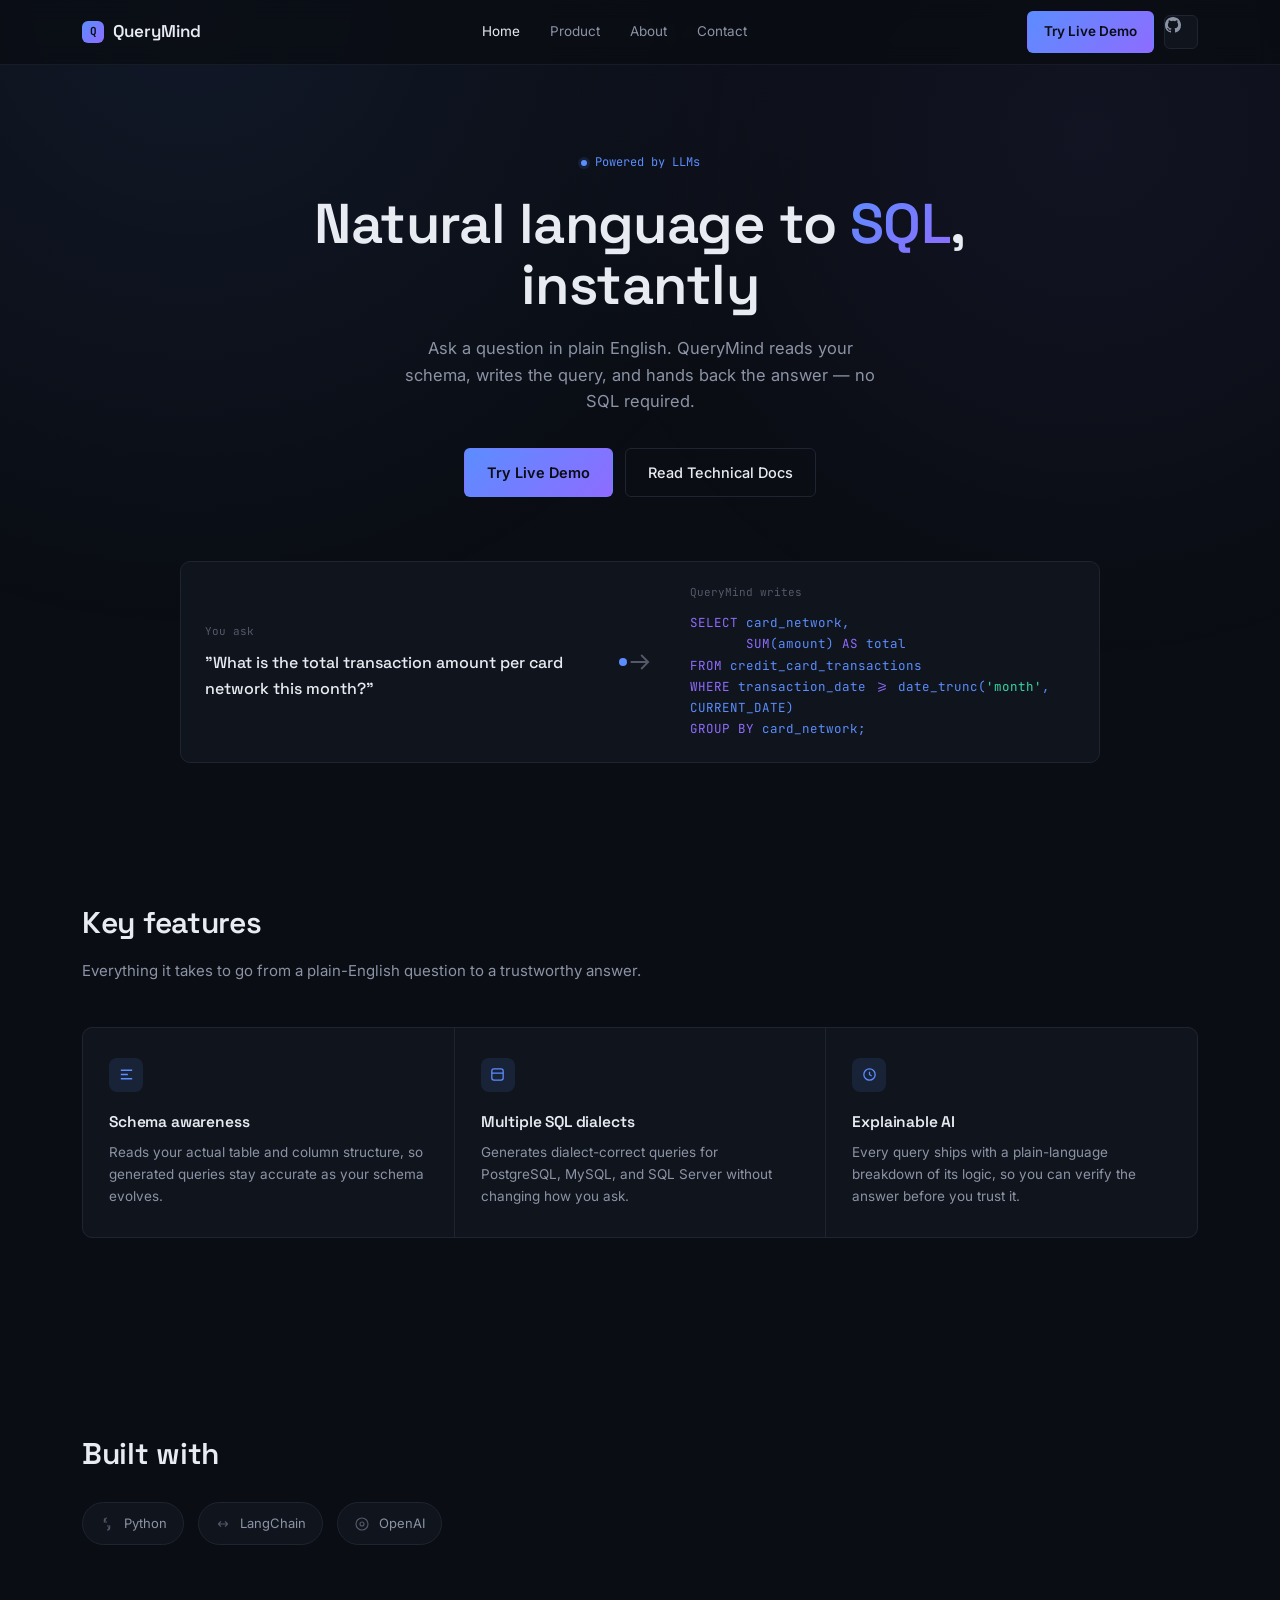
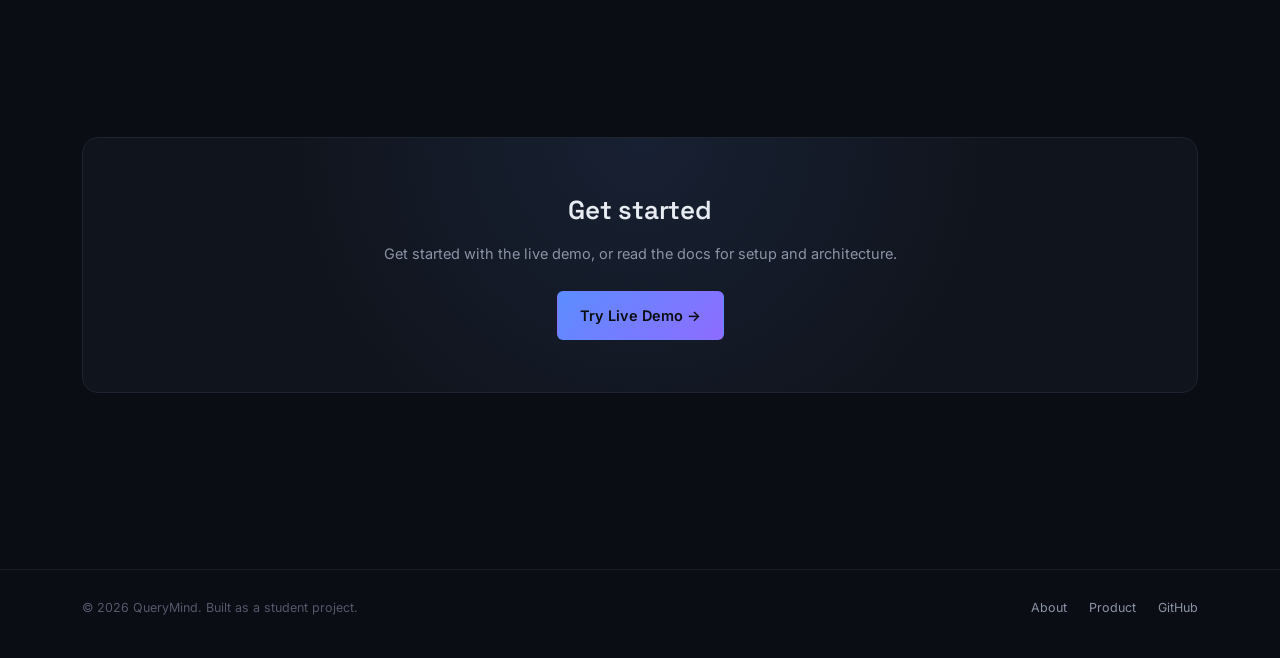
==== frontend/index.html @ 5c137591 "Frontend Wired And Working, Need Some Fixes By The Way" ====
<!DOCTYPE html>
<html lang="en">
<head>
<meta charset="UTF-8">
<meta name="viewport" content="width=device-width, initial-scale=1">
<title>QueryMind — Natural Language to SQL, Instantly</title>
<link rel="stylesheet" href="style.css">
<link rel="stylesheet" href="landing.css">
</head>
<body>

<nav class="nav">
  <div class="wrap">
    <a href="index.html" class="brand"><span class="mark">Q</span>QueryMind</a>
    <div class="nav-links">
      <a href="index.html" class="active">Home</a>
      <a href="studio.html">Product</a>
      <a href="about.html">About</a>
      <a href="#contact">Contact</a>
    </div>
    <div class="nav-actions">
      <a href="studio.html" class="btn btn-primary">Try Live Demo</a>
      <a href="https://github.com" class="btn-icon" aria-label="GitHub">
        <svg width="16" height="16" viewBox="0 0 16 16" fill="currentColor"><path d="M8 0C3.58 0 0 3.58 0 8a8 8 0 0 0 5.47 7.59c.4.07.55-.17.55-.38 0-.19-.01-.82-.01-1.49-2.01.37-2.53-.49-2.69-.94-.09-.23-.48-.94-.82-1.13-.28-.15-.68-.52-.01-.53.63-.01 1.08.58 1.23.82.72 1.21 1.87.87 2.33.66.07-.52.28-.87.51-1.07-1.78-.2-3.64-.89-3.64-3.95 0-.87.31-1.59.82-2.15-.08-.2-.36-1.02.08-2.12 0 0 .67-.21 2.2.82a7.5 7.5 0 0 1 4 0c1.53-1.04 2.2-.82 2.2-.82.44 1.1.16 1.92.08 2.12.51.56.82 1.27.82 2.15 0 3.07-1.87 3.75-3.65 3.95.29.25.54.73.54 1.48 0 1.07-.01 1.93-.01 2.2 0 .21.15.46.55.38A8 8 0 0 0 16 8c0-4.42-3.58-8-8-8z"/></svg>
      </a>
    </div>
  </div>
</nav>

<header class="hero">
  <div class="wrap">
    <span class="eyebrow">Powered by LLMs</span>
    <h1>Natural language to <span class="accent">SQL</span>, instantly</h1>
    <p class="sub">Ask a question in plain English. QueryMind reads your schema, writes the query, and hands back the answer — no SQL required.</p>
    <div class="cta-row">
      <a href="studio.html" class="btn btn-primary btn-lg">Try Live Demo</a>
      <a href="about.html" class="btn btn-ghost btn-lg">Read Technical Docs</a>
    </div>

    <div class="demo-strip panel">
      <div class="demo-card question">
        <span class="label">You ask</span>
        <p class="q-text">"What is the total transaction amount per card network this month?"</p>
      </div>
      <div class="arrow-col">
        <div class="pulse-dot"></div>
        <svg width="28" height="28" viewBox="0 0 24 24" fill="none" stroke="currentColor" stroke-width="1.6"><path d="M4 12h15M13 6l6 6-6 6"/></svg>
      </div>
      <div class="demo-card sql">
        <span class="label">QueryMind writes</span>
        <pre><span class="kw">SELECT</span> card_network,
       <span class="kw">SUM</span>(amount) <span class="kw">AS</span> total
<span class="kw">FROM</span> credit_card_transactions
<span class="kw">WHERE</span> transaction_date <span class="kw">&gt;=</span> date_trunc(<span class="str">'month'</span>, CURRENT_DATE)
<span class="kw">GROUP BY</span> card_network;</pre>
      </div>
    </div>
  </div>
</header>

<section class="section" id="features">
  <div class="wrap">
    <div class="section-head">
      <h2>Key features</h2>
      <p>Everything it takes to go from a plain-English question to a trustworthy answer.</p>
    </div>
    <div class="features-grid">
      <article class="feature">
        <div class="ic"><svg width="17" height="17" viewBox="0 0 24 24" fill="none" stroke="currentColor" stroke-width="1.8"><path d="M4 6h16M4 12h10M4 18h16"/></svg></div>
        <h3>Schema awareness</h3>
        <p>Reads your actual table and column structure, so generated queries stay accurate as your schema evolves.</p>
      </article>
      <article class="feature">
        <div class="ic"><svg width="17" height="17" viewBox="0 0 24 24" fill="none" stroke="currentColor" stroke-width="1.8"><rect x="4" y="4" width="16" height="16" rx="3"/><path d="M4 10h16"/></svg></div>
        <h3>Multiple SQL dialects</h3>
        <p>Generates dialect-correct queries for PostgreSQL, MySQL, and SQL Server without changing how you ask.</p>
      </article>
      <article class="feature">
        <div class="ic"><svg width="17" height="17" viewBox="0 0 24 24" fill="none" stroke="currentColor" stroke-width="1.8"><circle cx="12" cy="12" r="8"/><path d="M12 8v4l3 2"/></svg></div>
        <h3>Explainable AI</h3>
        <p>Every query ships with a plain-language breakdown of its logic, so you can verify the answer before you trust it.</p>
      </article>
    </div>
  </div>
</section>

<section class="section" id="stack">
  <div class="wrap">
    <div class="section-head" style="margin-bottom:24px;">
      <h2>Built with</h2>
    </div>
    <div class="stack-row">
      <span class="stack-chip"><svg width="16" height="16" viewBox="0 0 24 24" fill="none" stroke="currentColor" stroke-width="1.7"><path d="M12 3c-4 0-4 3-4 3v3h4"/><path d="M12 21c4 0 4-3 4-3v-3h-4"/><circle cx="9" cy="6" r=".6" fill="currentColor"/><circle cx="15" cy="18" r=".6" fill="currentColor"/></svg>Python</span>
      <span class="stack-chip"><svg width="16" height="16" viewBox="0 0 24 24" fill="none" stroke="currentColor" stroke-width="1.7"><path d="M5 12h14M5 12l4-4M5 12l4 4M19 12l-4-4M19 12l-4 4"/></svg>LangChain</span>
      <span class="stack-chip"><svg width="16" height="16" viewBox="0 0 24 24" fill="none" stroke="currentColor" stroke-width="1.7"><circle cx="12" cy="12" r="3"/><circle cx="12" cy="12" r="9"/></svg>OpenAI</span>
    </div>
  </div>
</section>

<section class="section" id="contact">
  <div class="wrap">
    <div class="cta-band">
      <h2>Get started</h2>
      <p>Get started with the live demo, or read the docs for setup and architecture.</p>
      <div class="cta-row">
        <a href="studio.html" class="btn btn-primary btn-lg">Try Live Demo →</a>
      </div>
    </div>
  </div>
</section>

<footer class="footer">
  <div class="wrap">
    <span class="footer-note">© 2026 QueryMind. Built as a student project.</span>
    <div class="footer-links">
      <a href="about.html">About</a>
      <a href="studio.html">Product</a>
      <a href="https://github.com">GitHub</a>
    </div>
  </div>
</footer>

</body>
</html>
---- frontend/style.css ----
/* ============================================================
   QueryMind — shared design tokens & base styles
   ============================================================ */

@import url('https://fonts.googleapis.com/css2?family=Space+Grotesk:wght@500;600;700&family=Inter:wght@400;500;600&family=JetBrains+Mono:wght@400;500&display=swap');

:root{
  /* color */
  --bg:        #0A0D13;
  --bg-raised: #10141C;
  --bg-inset:  #0C0F16;
  --border:    #1F2530;
  --border-soft: #171B24;
  --text:      #E8ECF2;
  --text-dim:  #8B93A5;
  --text-faint:#54596A;
  --accent:    #5B8DFF;
  --accent-2:  #8E6CFF;
  --accent-soft: rgba(91,141,255,0.12);
  --green:     #35D6A6;
  --amber:     #E8B34A;
  --grad: linear-gradient(135deg, var(--accent), var(--accent-2));

  /* type */
  --f-display: 'Space Grotesk', sans-serif;
  --f-body: 'Inter', sans-serif;
  --f-mono: 'JetBrains Mono', monospace;

  /* layout */
  --maxw: 1180px;
  --radius-sm: 6px;
  --radius-md: 10px;
  --radius-lg: 16px;
}

*, *::before, *::after{ box-sizing:border-box; }

html{ scroll-behavior:smooth; }

body{
  margin:0;
  background:var(--bg);
  color:var(--text);
  font-family:var(--f-body);
  font-size:15px;
  line-height:1.6;
  -webkit-font-smoothing:antialiased;
}

/* subtle grid texture on the base background */
body::before{
  content:"";
  position:fixed; inset:0;
  background-image:
    radial-gradient(circle at 15% 0%, rgba(91,141,255,0.09), transparent 45%),
    radial-gradient(circle at 85% 15%, rgba(142,108,255,0.07), transparent 40%);
  pointer-events:none;
  z-index:0;
}

h1,h2,h3,h4{ font-family:var(--f-display); font-weight:600; margin:0; letter-spacing:-0.01em; }
p{ margin:0; }
a{ color:inherit; text-decoration:none; }
ul{ margin:0; padding:0; list-style:none; }
button{ font-family:inherit; cursor:pointer; }
code, pre{ font-family:var(--f-mono); }
img{ max-width:100%; display:block; }

::selection{ background:var(--accent-soft); color:var(--text); }

:focus-visible{
  outline:2px solid var(--accent);
  outline-offset:2px;
  border-radius:4px;
}

.wrap{
  max-width:var(--maxw);
  margin:0 auto;
  padding:0 32px;
  position:relative;
  z-index:1;
}

/* ---------- nav ---------- */
.nav{
  border-bottom:1px solid var(--border-soft);
  position:sticky; top:0;
  background:rgba(10,13,19,0.82);
  backdrop-filter:blur(10px);
  z-index:50;
}
.nav .wrap{
  display:flex; align-items:center; justify-content:space-between;
  height:64px;
}
.brand{
  display:flex; align-items:center; gap:9px;
  font-family:var(--f-display); font-weight:600; font-size:17px;
}
.brand .mark{
  width:22px; height:22px; border-radius:6px;
  background:var(--grad);
  display:flex; align-items:center; justify-content:center;
  font-family:var(--f-mono); font-size:11px; color:#0A0D13; font-weight:700;
}
.nav-links{
  display:flex; align-items:center; gap:30px;
}
.nav-links a{
  font-size:13.5px; color:var(--text-dim);
  transition:color .15s ease;
}
.nav-links a:hover, .nav-links a.active{ color:var(--text); }
.nav-actions{ display:flex; align-items:center; gap:10px; }

/* ---------- buttons ---------- */
.btn{
  display:inline-flex; align-items:center; justify-content:center; gap:7px;
  padding:9px 16px;
  border-radius:var(--radius-sm);
  font-size:13.5px; font-weight:500;
  border:1px solid transparent;
  transition:transform .12s ease, border-color .15s ease, background .15s ease;
  white-space:nowrap;
}
.btn:active{ transform:translateY(1px); }
.btn-primary{
  background:var(--grad); color:#0A0D13; font-weight:600;
}
.btn-primary:hover{ filter:brightness(1.08); }
.btn-ghost{
  background:transparent; color:var(--text); border-color:var(--border);
}
.btn-ghost:hover{ border-color:var(--text-faint); }
.btn-icon{
  width:34px; height:34px; padding:0;
  border-radius:var(--radius-sm);
  border:1px solid var(--border);
  color:var(--text-dim);
  background:var(--bg-raised);
}
.btn-icon:hover{ color:var(--text); border-color:var(--text-faint); }

/* ---------- footer ---------- */
.footer{
  border-top:1px solid var(--border-soft);
  padding:28px 0 40px;
  margin-top:80px;
}
.footer .wrap{
  display:flex; align-items:center; justify-content:space-between;
  flex-wrap:wrap; gap:14px;
}
.footer-note{ font-size:12.5px; color:var(--text-faint); }
.footer-links{ display:flex; gap:22px; }
.footer-links a{ font-size:12.5px; color:var(--text-dim); }
.footer-links a:hover{ color:var(--text); }

/* ---------- misc shared ---------- */
.eyebrow{
  font-family:var(--f-mono); font-size:12px; color:var(--accent);
  display:flex; align-items:center; gap:8px;
}
.eyebrow::before{
  content:""; width:6px; height:6px; border-radius:50%;
  background:var(--accent); box-shadow:0 0 0 3px var(--accent-soft);
}

.panel{
  background:var(--bg-raised);
  border:1px solid var(--border);
  border-radius:var(--radius-md);
}

.section{ padding:96px 0; }
.section-head{ max-width:560px; margin-bottom:44px; }
.section-head h2{ font-size:30px; margin-bottom:12px; }
.section-head p{ color:var(--text-dim); font-size:15px; }

@media (max-width:860px){
  .nav-links{ display:none; }
  .section{ padding:64px 0; }
  .wrap{ padding:0 20px; }
}
---- frontend/landing.css ----
/* ---------- hero ---------- */
.hero{ padding:88px 0 40px; text-align:center; }
.hero .eyebrow{ justify-content:center; margin-bottom:22px; }
.hero h1{
  font-size:clamp(34px,5vw,56px);
  line-height:1.08;
  max-width:820px;
  margin:0 auto 20px;
}
.hero h1 .accent{
  background:var(--grad);
  -webkit-background-clip:text; background-clip:text; color:transparent;
}
.hero .sub{
  font-size:16.5px; color:var(--text-dim);
  max-width:480px; margin:0 auto 34px;
}
.hero .cta-row{ display:flex; gap:12px; justify-content:center; }
.btn-lg{ padding:12px 22px; font-size:14.5px; }

/* ---------- demo strip: question -> sql ---------- */
.demo-strip{
  margin:64px auto 0;
  max-width:920px;
  display:grid;
  grid-template-columns:1fr 52px 1fr;
  align-items:center;
  gap:0;
}
.demo-card{
  padding:22px 24px;
  text-align:left;
}
.demo-card .label{
  font-family:var(--f-mono); font-size:11px; color:var(--text-faint);
  margin-bottom:10px; display:block;
}
.demo-card.question .q-text{
  font-family:var(--f-display); font-size:16px; font-weight:500;
  color:var(--text);
}
.demo-card.sql pre{
  font-size:12.5px; color:var(--accent); line-height:1.7;
  white-space:pre-wrap; margin:0;
}
.demo-card.sql pre .kw{ color:var(--accent-2); }
.demo-card.sql pre .str{ color:var(--green); }
.arrow-col{
  display:flex; align-items:center; justify-content:center;
  position:relative;
}
.arrow-col svg{ color:var(--text-faint); }
.pulse-dot{
  position:absolute; width:8px; height:8px; border-radius:50%;
  background:var(--accent); top:50%; left:10%;
  transform:translateY(-50%);
  animation:travel 2.6s ease-in-out infinite;
}
@keyframes travel{
  0%{ left:6px; opacity:0; }
  15%{ opacity:1; }
  85%{ opacity:1; }
  100%{ left:calc(100% - 14px); opacity:0; }
}
@media (prefers-reduced-motion:reduce){ .pulse-dot{ animation:none; opacity:0; } }

@media (max-width:760px){
  .demo-strip{ grid-template-columns:1fr; gap:14px; }
  .arrow-col{ transform:rotate(90deg); height:30px; }
}

/* ---------- features ---------- */
.features-grid{
  display:grid;
  grid-template-columns:repeat(3,1fr);
  gap:1px;
  background:var(--border);
  border:1px solid var(--border);
  border-radius:var(--radius-md);
  overflow:hidden;
}
.feature{
  background:var(--bg-raised);
  padding:30px 26px;
}
.feature .ic{
  width:34px; height:34px;
  border-radius:8px;
  background:var(--accent-soft);
  color:var(--accent);
  display:flex; align-items:center; justify-content:center;
  margin-bottom:18px;
}
.feature h3{ font-size:15.5px; margin-bottom:8px; }
.feature p{ font-size:13.5px; color:var(--text-dim); }

@media (max-width:760px){ .features-grid{ grid-template-columns:1fr; } }

/* ---------- built with ---------- */
.stack-row{
  display:flex; align-items:center; gap:14px; flex-wrap:wrap;
}
.stack-chip{
  display:flex; align-items:center; gap:9px;
  padding:10px 16px;
  border:1px solid var(--border);
  border-radius:999px;
  font-size:13px; color:var(--text-dim);
  background:var(--bg-raised);
}
.stack-chip svg{ color:var(--text-faint); }

/* ---------- cta band ---------- */
.cta-band{
  border:1px solid var(--border);
  border-radius:var(--radius-lg);
  padding:52px 40px;
  text-align:center;
  background:
    radial-gradient(circle at 50% 0%, rgba(91,141,255,0.10), transparent 60%),
    var(--bg-raised);
}
.cta-band h2{ font-size:26px; margin-bottom:10px; }
.cta-band p{ color:var(--text-dim); margin-bottom:26px; font-size:14.5px; }
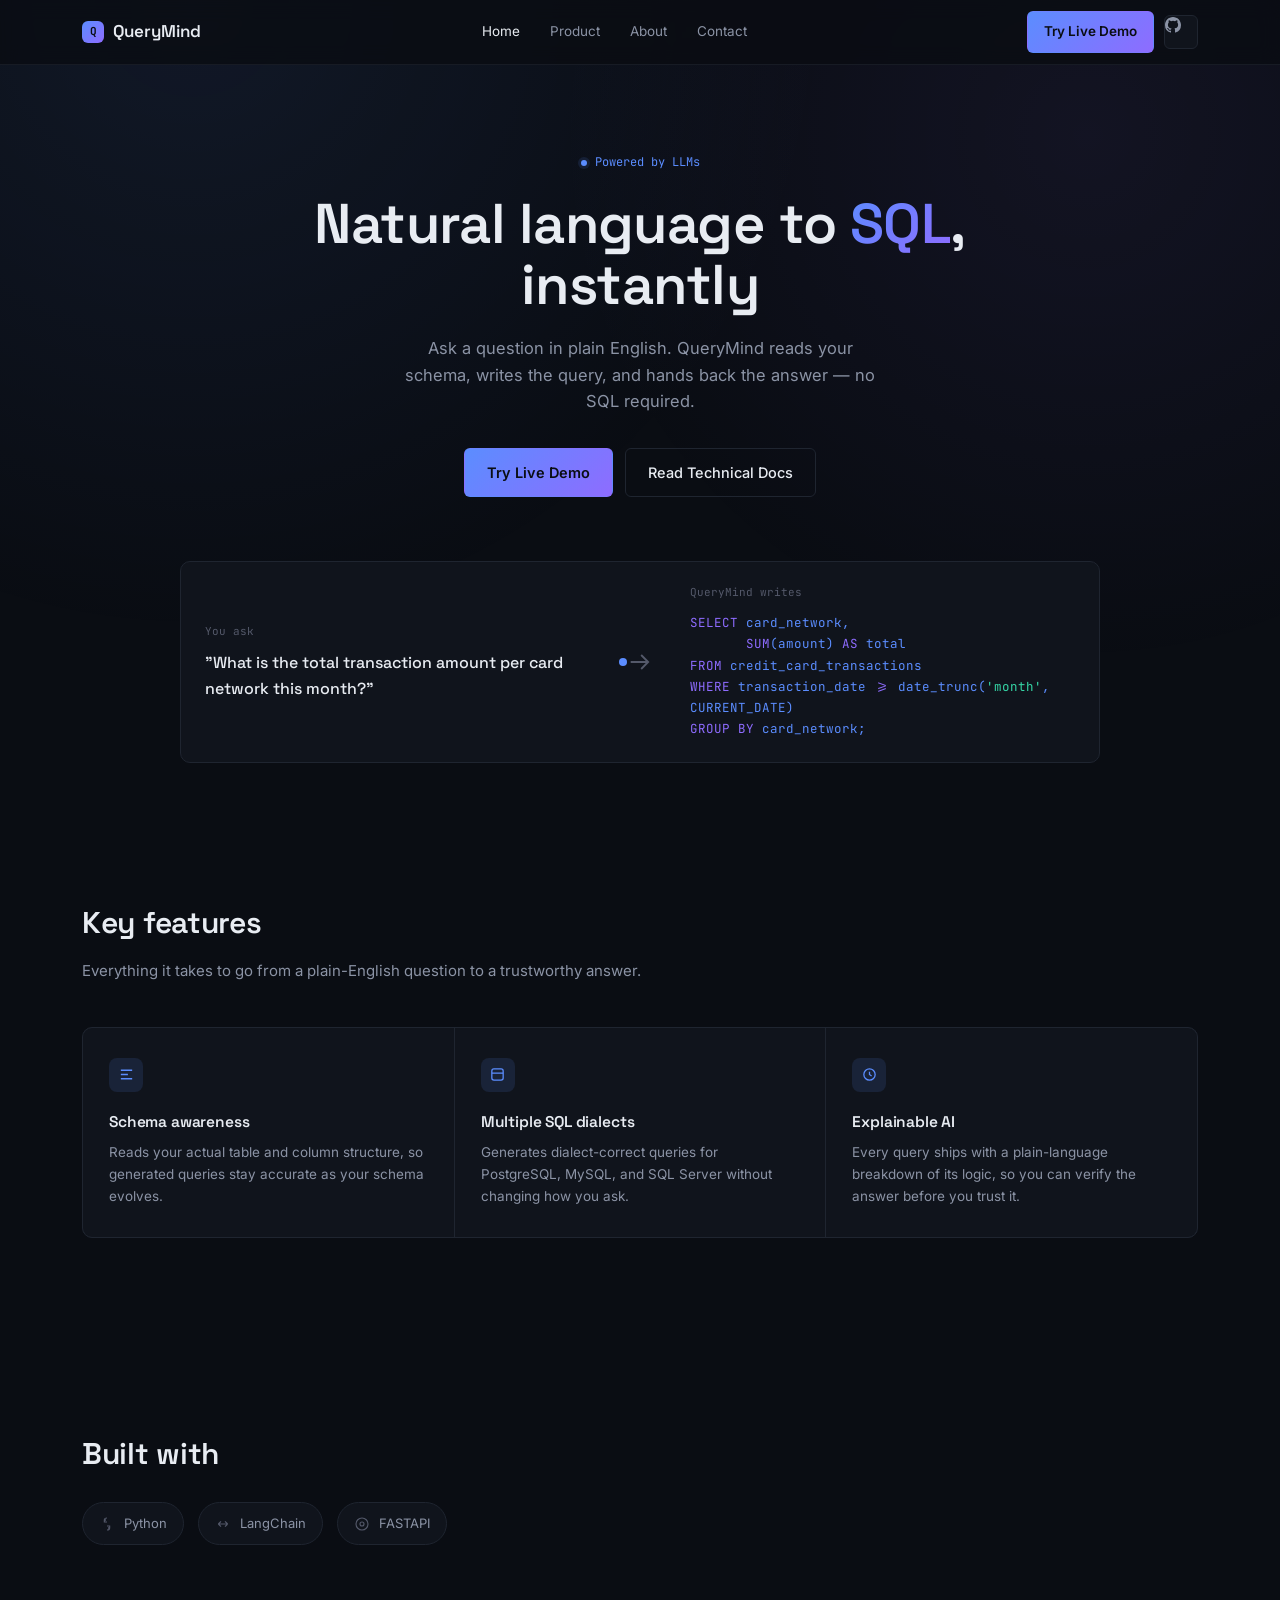
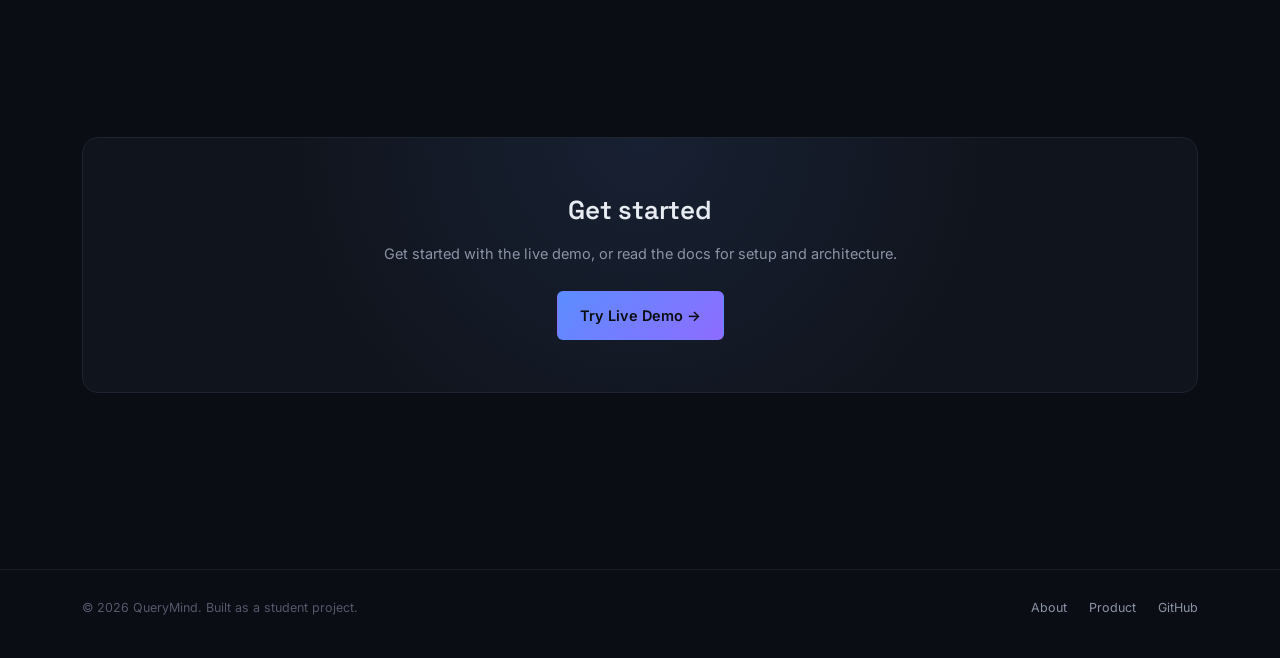
==== commit b600abb6: "Maintainence Changes" ====
--- a/frontend/index.html
+++ b/frontend/index.html
@@ -20,7 +20,7 @@
     </div>
     <div class="nav-actions">
       <a href="studio.html" class="btn btn-primary">Try Live Demo</a>
-      <a href="https://github.com" class="btn-icon" aria-label="GitHub">
+      <a href="https://github.com/anmollate" class="btn-icon" aria-label="GitHub">
         <svg width="16" height="16" viewBox="0 0 16 16" fill="currentColor"><path d="M8 0C3.58 0 0 3.58 0 8a8 8 0 0 0 5.47 7.59c.4.07.55-.17.55-.38 0-.19-.01-.82-.01-1.49-2.01.37-2.53-.49-2.69-.94-.09-.23-.48-.94-.82-1.13-.28-.15-.68-.52-.01-.53.63-.01 1.08.58 1.23.82.72 1.21 1.87.87 2.33.66.07-.52.28-.87.51-1.07-1.78-.2-3.64-.89-3.64-3.95 0-.87.31-1.59.82-2.15-.08-.2-.36-1.02.08-2.12 0 0 .67-.21 2.2.82a7.5 7.5 0 0 1 4 0c1.53-1.04 2.2-.82 2.2-.82.44 1.1.16 1.92.08 2.12.51.56.82 1.27.82 2.15 0 3.07-1.87 3.75-3.65 3.95.29.25.54.73.54 1.48 0 1.07-.01 1.93-.01 2.2 0 .21.15.46.55.38A8 8 0 0 0 16 8c0-4.42-3.58-8-8-8z"/></svg>
       </a>
     </div>
@@ -92,7 +92,7 @@
     <div class="stack-row">
       <span class="stack-chip"><svg width="16" height="16" viewBox="0 0 24 24" fill="none" stroke="currentColor" stroke-width="1.7"><path d="M12 3c-4 0-4 3-4 3v3h4"/><path d="M12 21c4 0 4-3 4-3v-3h-4"/><circle cx="9" cy="6" r=".6" fill="currentColor"/><circle cx="15" cy="18" r=".6" fill="currentColor"/></svg>Python</span>
       <span class="stack-chip"><svg width="16" height="16" viewBox="0 0 24 24" fill="none" stroke="currentColor" stroke-width="1.7"><path d="M5 12h14M5 12l4-4M5 12l4 4M19 12l-4-4M19 12l-4 4"/></svg>LangChain</span>
-      <span class="stack-chip"><svg width="16" height="16" viewBox="0 0 24 24" fill="none" stroke="currentColor" stroke-width="1.7"><circle cx="12" cy="12" r="3"/><circle cx="12" cy="12" r="9"/></svg>OpenAI</span>
+      <span class="stack-chip"><svg width="16" height="16" viewBox="0 0 24 24" fill="none" stroke="currentColor" stroke-width="1.7"><circle cx="12" cy="12" r="3"/><circle cx="12" cy="12" r="9"/></svg>FASTAPI</span>
     </div>
   </div>
 </section>
@@ -115,7 +115,7 @@
     <div class="footer-links">
       <a href="about.html">About</a>
       <a href="studio.html">Product</a>
-      <a href="https://github.com">GitHub</a>
+      <a href="https://github.com/anmollate">GitHub</a>
     </div>
   </div>
 </footer>
